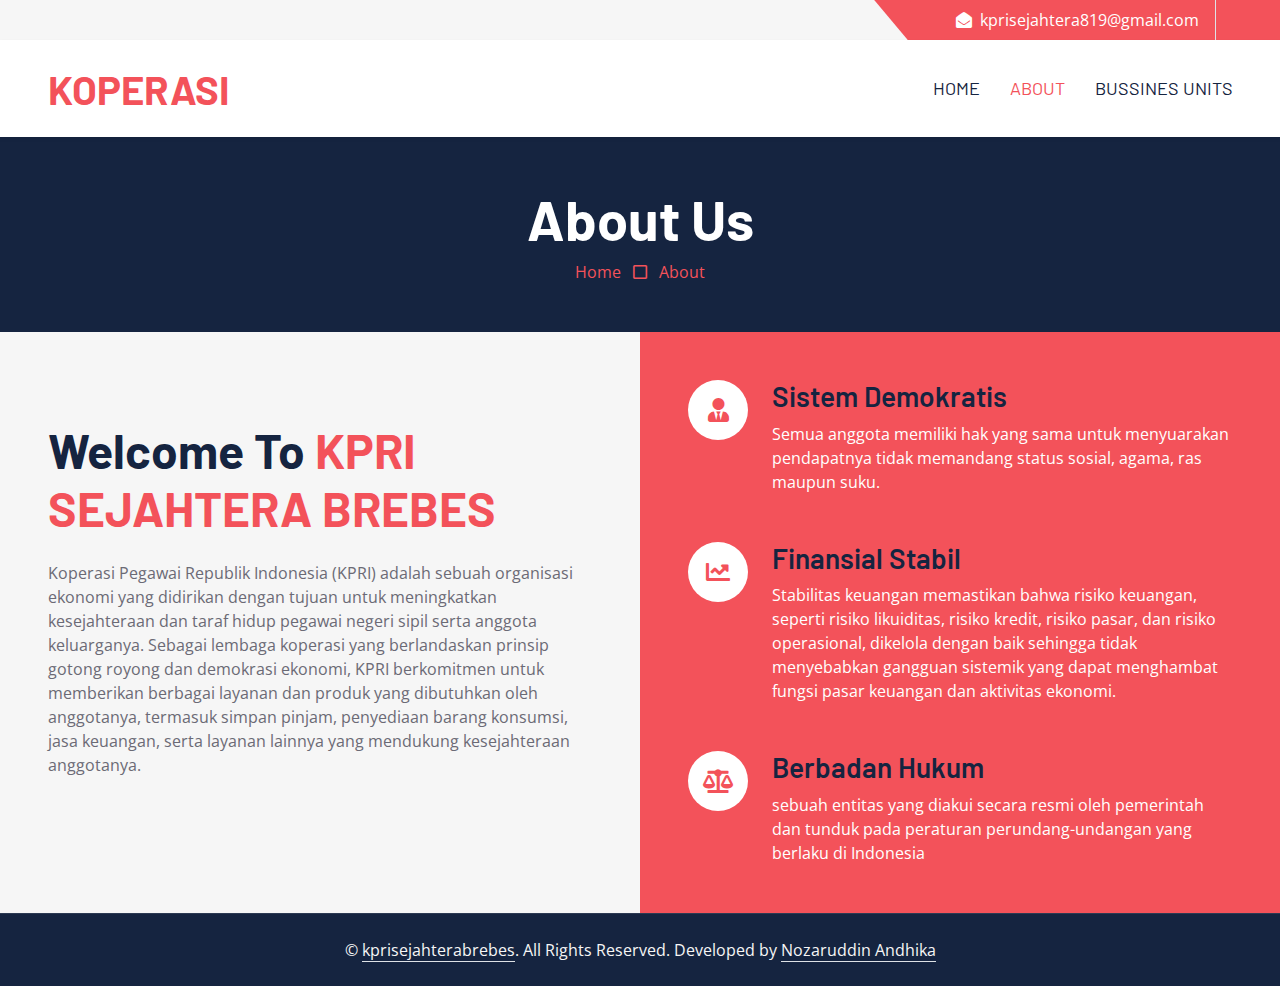
==== about.html @ 935325d2 "initial" ====
<!DOCTYPE html>
<html lang="en">

<head>
    <meta charset="utf-8">
    <title>KPRI SEJAHTERA BREBES</title>
    <meta content="width=device-width, initial-scale=1.0" name="viewport">
    <meta content="Free HTML Templates" name="keywords">
    <meta content="Free HTML Templates" name="description">

    <!-- Favicon -->
    <link href="img/favicon.ico" rel="icon">

    <!-- Google Web Fonts -->
    <link rel="preconnect" href="https://fonts.googleapis.com">
    <link rel="preconnect" href="https://fonts.gstatic.com" crossorigin>
    <link href="https://fonts.googleapis.com/css2?family=Barlow:wght@500;600;700&family=Open+Sans:wght@400;600&display=swap" rel="stylesheet"> 

    <!-- Icon Font Stylesheet -->
    <link href="https://cdnjs.cloudflare.com/ajax/libs/font-awesome/5.10.0/css/all.min.css" rel="stylesheet">
    <link href="https://cdn.jsdelivr.net/npm/bootstrap-icons@1.4.1/font/bootstrap-icons.css" rel="stylesheet">

    <!-- Libraries Stylesheet -->
    <link href="lib/owlcarousel/assets/owl.carousel.min.css" rel="stylesheet">

    <!-- Customized Bootstrap Stylesheet -->
    <link href="css/bootstrap.min.css" rel="stylesheet">

    <!-- Template Stylesheet -->
    <link href="css/style.css" rel="stylesheet">
</head>

<div>
    <!-- Topbar Start -->
    <div class="container-fluid bg-secondary ps-5 pe-0 d-none d-lg-block">
        <div class="row gx-0">
            <div class="col-md-6 text-center text-lg-start mb-2 mb-lg-0">
                
            </div>
            <div class="col-md-6 text-center text-lg-end">
                <div class="position-relative d-inline-flex align-items-center bg-primary text-white top-shape px-5">
                    <div class="me-3 pe-3 border-end py-2">
                        <p class="m-0"><i class="fa fa-envelope-open me-2"></i>kprisejahtera819@gmail.com</p>
                    </div>
                    <div class="py-2">
      
                    </div>
                </div>
            </div>
        </div>
    </div>
    <!-- Topbar End -->


    <!-- Navbar Start -->
    <nav class="navbar navbar-expand-lg bg-white navbar-light shadow-sm px-5 py-3 py-lg-0">
        <a href="index.html" class="navbar-brand p-0">
            <h1 class="m-0 text-uppercase text-primary"></i>KOPERASI</h1>
        </a>
        <button class="navbar-toggler" type="button" data-bs-toggle="collapse" data-bs-target="#navbarCollapse">
            <span class="navbar-toggler-icon"></span>
        </button>
        <div class="collapse navbar-collapse" id="navbarCollapse">
            <div class="navbar-nav ms-auto py-0 me-n3">
                <a href="index.html" class="nav-item nav-link">Home</a>
                <a href="about.html" class="nav-item nav-link active">About</a>
                <a href="service.html" class="nav-item nav-link">Bussines Units</a>
                
        </div>
    </nav>
    <!-- Navbar End -->


    <!-- Page Header Start -->
    <div class="container-fluid bg-dark p-5">
        <div class="row">
            <div class="col-12 text-center">
                <h1 class="display-4 text-white">About Us</h1>
                <a href="">Home</a>
                <i class="far fa-square text-primary px-2"></i>
                <a href="">About</a>
            </div>
        </div>
    </div>
    <!-- Page Header End -->


    <!-- About Start -->
    <div class="container-fluid bg-secondary p-0">
        <div class="row g-0">
            <div class="col-lg-6 py-6 px-5">
                <h1 class="display-5 mb-4">Welcome To <span class="text-primary">KPRI SEJAHTERA BREBES</span></h1>
                
                <p class="mb-4">Koperasi Pegawai Republik Indonesia (KPRI) adalah sebuah organisasi ekonomi yang didirikan dengan tujuan untuk meningkatkan kesejahteraan dan taraf hidup pegawai negeri sipil serta anggota keluarganya. Sebagai lembaga koperasi yang berlandaskan prinsip gotong royong dan demokrasi ekonomi, KPRI berkomitmen untuk memberikan berbagai layanan dan produk yang dibutuhkan oleh anggotanya, termasuk simpan pinjam, penyediaan barang konsumsi, jasa keuangan, serta layanan lainnya yang mendukung kesejahteraan anggotanya.</p>
                
            </div>
            <div class="col-lg-6">
                <div class="h-100 d-flex flex-column justify-content-center bg-primary p-5">
                    <div class="d-flex text-white mb-5">
                        <div class="d-flex flex-shrink-0 align-items-center justify-content-center bg-white text-primary rounded-circle mx-auto mb-4" style="width: 60px; height: 60px;">
                            <i class="fa fa-user-tie fs-4"></i>
                        </div>
                        <div class="ps-4">
                            <h3>Sistem Demokratis</h3>
                            <p class="mb-0">Semua anggota memiliki hak yang sama untuk menyuarakan pendapatnya tidak memandang status sosial, agama, ras maupun suku.</p>
                        </div>
                    </div>
                    <div class="d-flex text-white mb-5">
                        <div class="d-flex flex-shrink-0 align-items-center justify-content-center bg-white text-primary rounded-circle mx-auto mb-4" style="width: 60px; height: 60px;">
                            <i class="fa fa-chart-line fs-4"></i>
                        </div>
                        <div class="ps-4">
                            <h3>Finansial Stabil</h3>
                            <p class="mb-0">Stabilitas keuangan memastikan bahwa risiko keuangan, seperti risiko likuiditas, risiko kredit, risiko pasar, dan risiko operasional, dikelola dengan baik sehingga tidak menyebabkan gangguan sistemik yang dapat menghambat fungsi pasar keuangan dan aktivitas ekonomi.</p>
                        </div>
                    </div>
                    <div class="d-flex text-white">
                        <div class="d-flex flex-shrink-0 align-items-center justify-content-center bg-white text-primary rounded-circle mx-auto mb-4" style="width: 60px; height: 60px;">
                            <i class="fa fa-balance-scale fs-4"></i>
                        </div>
                        <div class="ps-4">
                            <h3>Berbadan Hukum</h3>
                            <p class="mb-0">sebuah entitas yang diakui secara resmi oleh pemerintah dan tunduk pada peraturan perundang-undangan yang berlaku di Indonesia</p>
                        </div>
                    </div>
                </div>
            </div>
        </div>
    </div>
    <!-- About End -->


    <div class="container-fluid bg-dark text-secondary text-center border-top py-4 px-5" style="border-color: rgba(256, 256, 256, .1) !important;">
        <p class="m-0">&copy; <a class="text-secondary border-bottom" href="#">kprisejahterabrebes</a>. All Rights Reserved. Developed by <a class="text-secondary border-bottom">Nozaruddin Andhika</a></p>
    </div>
    <!-- Footer End -->


    <!-- Back to Top -->
    <a href="#" class="btn btn-lg btn-primary btn-lg-square rounded-circle back-to-top"><i class="bi bi-arrow-up"></i></a>


    <!-- JavaScript Libraries -->
    <script src="https://code.jquery.com/jquery-3.4.1.min.js"></script>
    <script src="https://cdn.jsdelivr.net/npm/bootstrap@5.0.0/dist/js/bootstrap.bundle.min.js"></script>
    <script src="lib/easing/easing.min.js"></script>
    <script src="lib/waypoints/waypoints.min.js"></script>
    <script src="lib/owlcarousel/owl.carousel.min.js"></script>

    <!-- Template Javascript -->
    <script src="js/main.js"></script>
</body>

</html>
---- css/style.css ----
/********** Template CSS **********/
:root {
    --primary: #F3525A;
    --secondary: #F6F6F6;
    --light: #FFFFFF;
    --dark: #152440;
}

h1,
h2,
.font-weight-bold {
    font-weight: 700 !important;
}

h3,
h4,
.font-weight-semi-bold {
    font-weight: 600 !important;
}

h5,
h6,
.font-weight-medium {
    font-weight: 500 !important;
}

.pt-6 {
    padding-top: 90px;
}

.pb-6 {
    padding-bottom: 90px;
}

.py-6 {
    padding-top: 90px;
    padding-bottom: 90px;
}

.btn {
    font-family: 'Barlow', sans-serif;
    font-weight: 600;
    transition: .5s;
}

.btn-primary {
    color: #FFFFFF;
}

.btn-square {
    width: 36px;
    height: 36px;
}

.btn-sm-square {
    width: 28px;
    height: 28px;
}

.btn-lg-square {
    width: 46px;
    height: 46px;
}

.btn-square,
.btn-sm-square,
.btn-lg-square {
    padding-left: 0;
    padding-right: 0;
    text-align: center;
}

.back-to-top {
    position: fixed;
    display: none;
    right: 45px;
    bottom: 45px;
    z-index: 99;
}

.top-shape::before {
    position: absolute;
    content: "";
    width: 35px;
    height: 100%;
    top: 0;
    left: -17px;
    background: var(--primary);
    transform: skew(40deg);
}

.navbar-light .navbar-nav .nav-link {
    font-family: 'Barlow', sans-serif;
    padding: 35px 15px;
    font-size: 18px;
    text-transform: uppercase;
    color: var(--dark);
    outline: none;
    transition: .5s;
}

.sticky-top.navbar-light .navbar-nav .nav-link {
    padding: 20px 15px;
}

.navbar-light .navbar-nav .nav-link:hover,
.navbar-light .navbar-nav .nav-link.active {
    color: var(--primary);
}

@media (max-width: 991.98px) {
    .navbar-light .navbar-nav .nav-link  {
        padding: 10px 0;
    }
}

.carousel-caption {
    top: 0;
    left: 0;
    right: 0;
    bottom: 0;
    background: rgba(21, 36, 64, .7);
    z-index: 1;
}

@media (max-width: 576px) {
    .carousel-caption h5 {
        font-size: 14px;
        font-weight: 500 !important;
    }

    .carousel-caption h1 {
        font-size: 30px;
        font-weight: 600 !important;
    }
}

.carousel-control-prev,
.carousel-control-next {
    width: 10%;
}

.carousel-control-prev-icon,
.carousel-control-next-icon {
    width: 3rem;
    height: 3rem;
}

.service-item {
    position: relative;
    overflow: hidden;
    height: 350px;
    display: flex;
    flex-direction: column;
    align-items: center;
    justify-content: center;
    transition: .3s;
}

.service-item::after {
    position: absolute;
    content: "";
    width: 100%;
    height: 50px;
    bottom: -50px;
    left: 0;
    background: var(--light);
    border-radius: 100% 100% 0 0;
    box-shadow: 0px -10px 5px #EEEEEE;
    transition: .5s;
}

.service-item:hover::after {
    bottom: -25px;
}

.service-item p {
    transition: .3s;
}

.service-item:hover p {
    margin-bottom: 25px !important;
}

.team-item img {
    transform: scale(1.15);
    margin-left: -30px;
    transition: .5s;
}

.team-item:hover img {
    margin-left: 0;
}

.team-item .team-text {
    left: -100%;
    transition: .5s;
}

.team-item .team-text::after {
    position: absolute;
    content: "";
    width: 0;
    height: 0;
    top: 50%;
    right: -60px;
    margin-top: -30px;
    border: 30px solid;
    border-color: transparent transparent transparent var(--primary);
}

.team-item:hover .team-text {
    left: 0;
}

.testimonial-carousel .owl-nav {
    margin-top: 30px;
    display: flex;
    justify-content: start;
}

.testimonial-carousel .owl-nav .owl-prev,
.testimonial-carousel .owl-nav .owl-next{
    position: relative;
    margin: 0 5px;
    width: 45px;
    height: 45px;
    display: flex;
    align-items: center;
    justify-content: center;
    color: #FFFFFF;
    background: var(--primary);
    font-size: 22px;
    border-radius: 45px;
    transition: .5s;
}

.testimonial-carousel .owl-nav .owl-prev:hover,
.testimonial-carousel .owl-nav .owl-next:hover {
    color: var(--dark);
}

.testimonial-carousel .owl-item img {
    width: 90px;
    height: 90px;
}

.blog-item img {
    transition: .5s;
}

.blog-item:hover img {
    transform: scale(1.1);
}
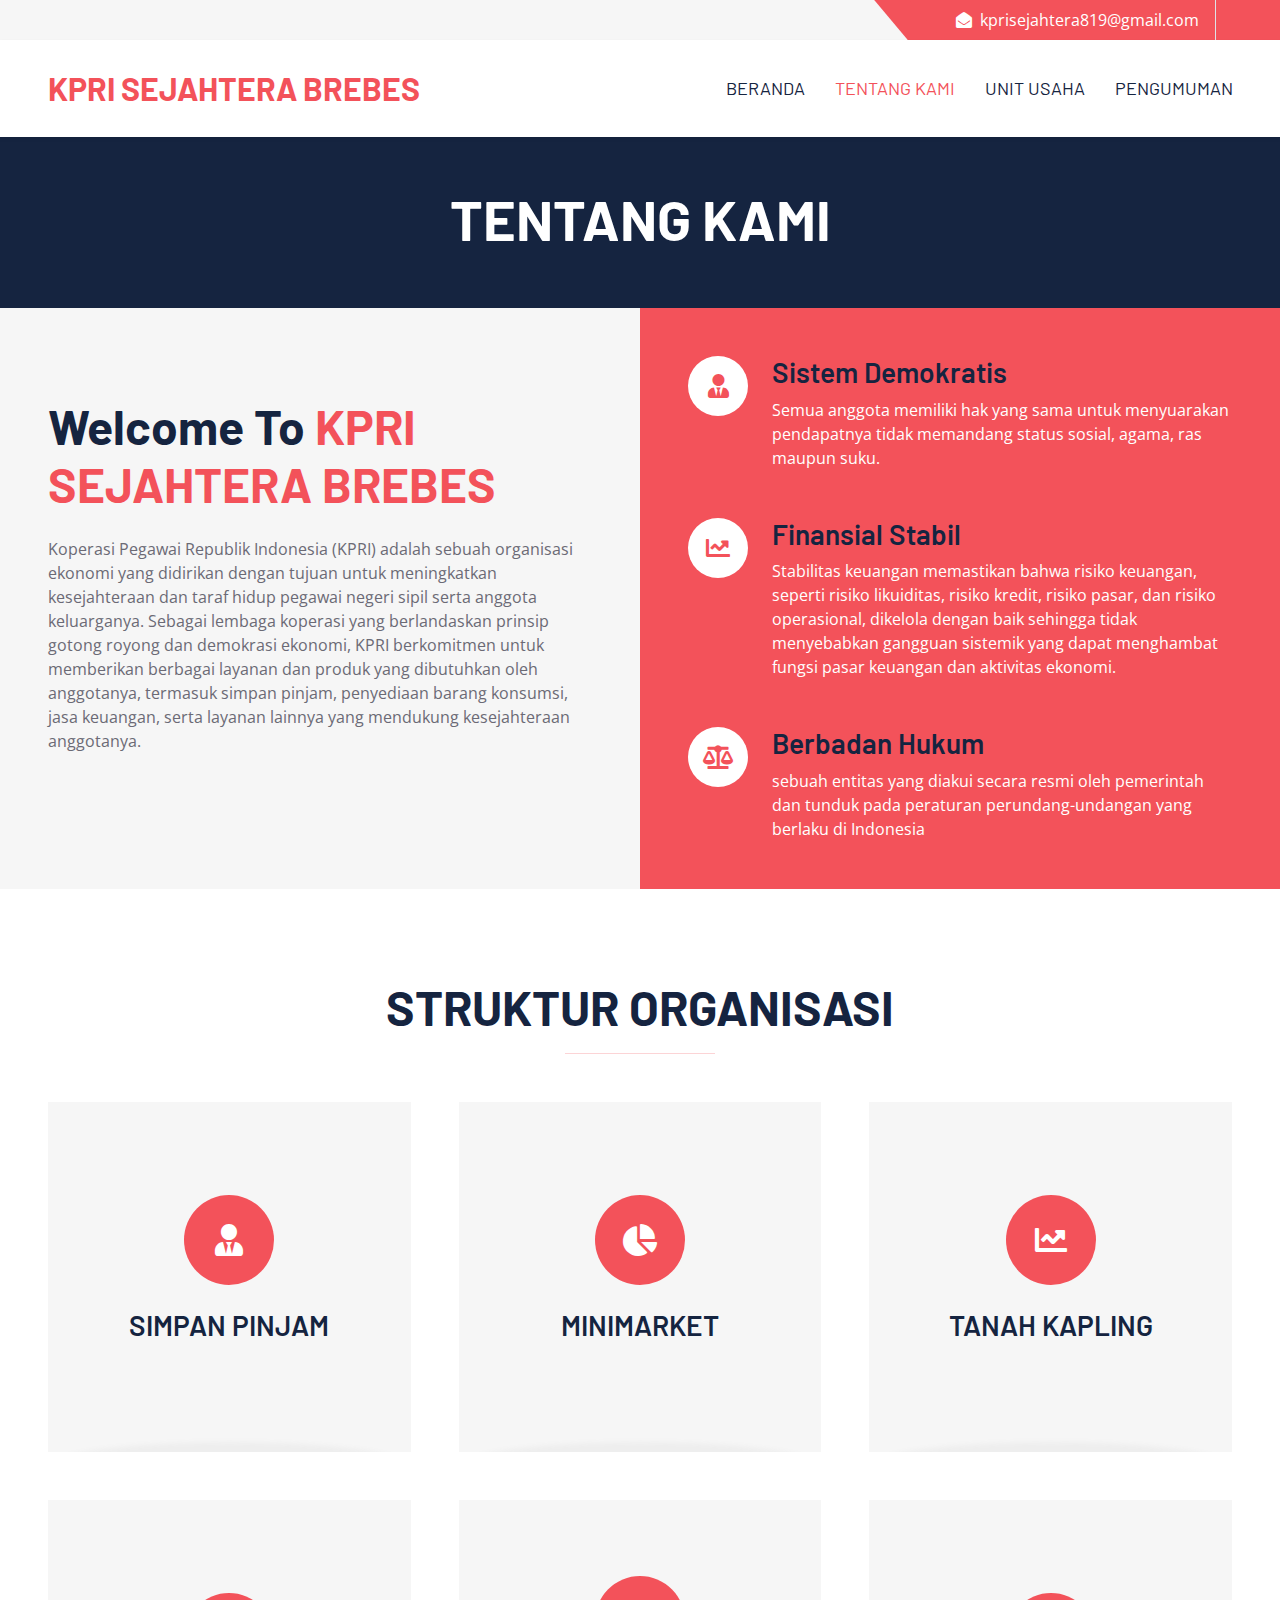
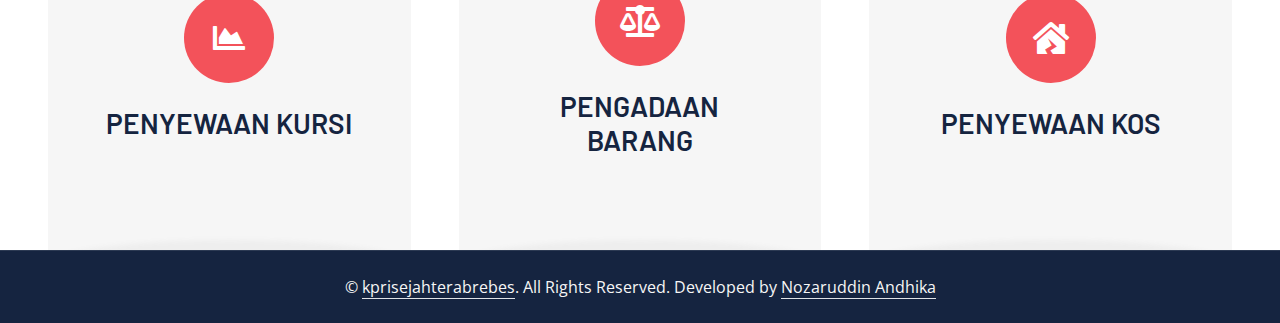
==== commit d63d7414: "ubah" ====
--- a/about.html
+++ b/about.html
@@ -55,17 +55,17 @@
     <!-- Navbar Start -->
     <nav class="navbar navbar-expand-lg bg-white navbar-light shadow-sm px-5 py-3 py-lg-0">
         <a href="index.html" class="navbar-brand p-0">
-            <h1 class="m-0 text-uppercase text-primary"></i>KOPERASI</h1>
+            <h1 class="m-0 text-uppercase text-primary"></i>KPRI SEJAHTERA BREBES</h1>
         </a>
         <button class="navbar-toggler" type="button" data-bs-toggle="collapse" data-bs-target="#navbarCollapse">
             <span class="navbar-toggler-icon"></span>
         </button>
         <div class="collapse navbar-collapse" id="navbarCollapse">
             <div class="navbar-nav ms-auto py-0 me-n3">
-                <a href="index.html" class="nav-item nav-link">Home</a>
-                <a href="about.html" class="nav-item nav-link active">About</a>
-                <a href="service.html" class="nav-item nav-link">Bussines Units</a>
-                
+                <a href="index.html" class="nav-item nav-link">BERANDA</a>
+                <a href="about.html" class="nav-item nav-link active">TENTANG KAMI</a>
+                <a href="service.html" class="nav-item nav-link">UNIT USAHA</a>
+                <a href="" class="nav-item nav-link">PENGUMUMAN</a>
         </div>
     </nav>
     <!-- Navbar End -->
@@ -75,10 +75,8 @@
     <div class="container-fluid bg-dark p-5">
         <div class="row">
             <div class="col-12 text-center">
-                <h1 class="display-4 text-white">About Us</h1>
-                <a href="">Home</a>
-                <i class="far fa-square text-primary px-2"></i>
-                <a href="">About</a>
+                <h1 class="display-4 text-white">TENTANG KAMI</h1>
+                
             </div>
         </div>
     </div>
@@ -127,6 +125,68 @@
             </div>
         </div>
     </div>
+    <div class="container-fluid pt-6 px-5">
+        <div class="text-center mx-auto mb-5" style="max-width: 600px;">
+            <h1 class="display-5 mb-0">STRUKTUR ORGANISASI</h1>
+            <hr class="w-25 mx-auto bg-primary">
+        </div>
+        <div class="row g-5">
+            <div class="col-lg-4 col-md-6">
+                <div class="service-item bg-secondary text-center px-5">
+                    <div class="d-flex align-items-center justify-content-center bg-primary text-white rounded-circle mx-auto mb-4" style="width: 90px; height: 90px;">
+                        <i class="fa fa-user-tie fa-2x"></i>
+                    </div>
+                    <h3 class="mb-3">SIMPAN PINJAM</h3>
+                    
+                </div>
+            </div>
+            <div class="col-lg-4 col-md-6">
+                <div class="service-item bg-secondary text-center px-5">
+                    <div class="d-flex align-items-center justify-content-center bg-primary text-white rounded-circle mx-auto mb-4" style="width: 90px; height: 90px;">
+                        <i class="fa fa-chart-pie fa-2x"></i>
+                    </div>
+                    <h3 class="mb-3">MINIMARKET</h3>
+                    
+                </div>
+            </div>
+            <div class="col-lg-4 col-md-6">
+                <div class="service-item bg-secondary text-center px-5">
+                    <div class="d-flex align-items-center justify-content-center bg-primary text-white rounded-circle mx-auto mb-4" style="width: 90px; height: 90px;">
+                        <i class="fa fa-chart-line fa-2x"></i>
+                    </div>
+                    <h3 class="mb-3">TANAH KAPLING</h3>
+                    
+                </div>
+            </div>
+            <div class="col-lg-4 col-md-6">
+                <div class="service-item bg-secondary text-center px-5">
+                    <div class="d-flex align-items-center justify-content-center bg-primary text-white rounded-circle mx-auto mb-4" style="width: 90px; height: 90px;">
+                        <i class="fa fa-chart-area fa-2x"></i>
+                    </div>
+                    <h3 class="mb-3">PENYEWAAN KURSI</h3>
+                    
+                </div>
+            </div>
+            <div class="col-lg-4 col-md-6">
+                <div class="service-item bg-secondary text-center px-5">
+                    <div class="d-flex align-items-center justify-content-center bg-primary text-white rounded-circle mx-auto mb-4" style="width: 90px; height: 90px;">
+                        <i class="fa fa-balance-scale fa-2x"></i>
+                    </div>
+                    <h3 class="mb-3">PENGADAAN BARANG</h3>
+                   
+                </div>
+            </div>
+            <div class="col-lg-4 col-md-6">
+                <div class="service-item bg-secondary text-center px-5">
+                    <div class="d-flex align-items-center justify-content-center bg-primary text-white rounded-circle mx-auto mb-4" style="width: 90px; height: 90px;">
+                        <i class="fa fa-house-damage fa-2x"></i>
+                    </div>
+                    <h3 class="mb-3">PENYEWAAN KOS</h3>
+                    
+                </div>
+            </div>
+        </div>
+    </div>
     <!-- About End -->
 
 
@@ -138,6 +198,10 @@
 
     <!-- Back to Top -->
     <a href="#" class="btn btn-lg btn-primary btn-lg-square rounded-circle back-to-top"><i class="bi bi-arrow-up"></i></a>
+
+
+
+    
 
 
     <!-- JavaScript Libraries -->
--- a/css/style.css
+++ b/css/style.css
@@ -251,4 +251,19 @@
 
 .blog-item:hover img {
     transform: scale(1.1);
-}+}
+.m-0.text-uppercase.text-primary {
+    font-size: 18px;
+}
+
+@media (min-width: 600px) {
+    .m-0.text-uppercase.text-primary {
+        font-size: 24px;
+    }
+}
+
+@media (min-width: 1200px) {
+    .m-0.text-uppercase.text-primary {
+        font-size: 32px;
+    }
+}
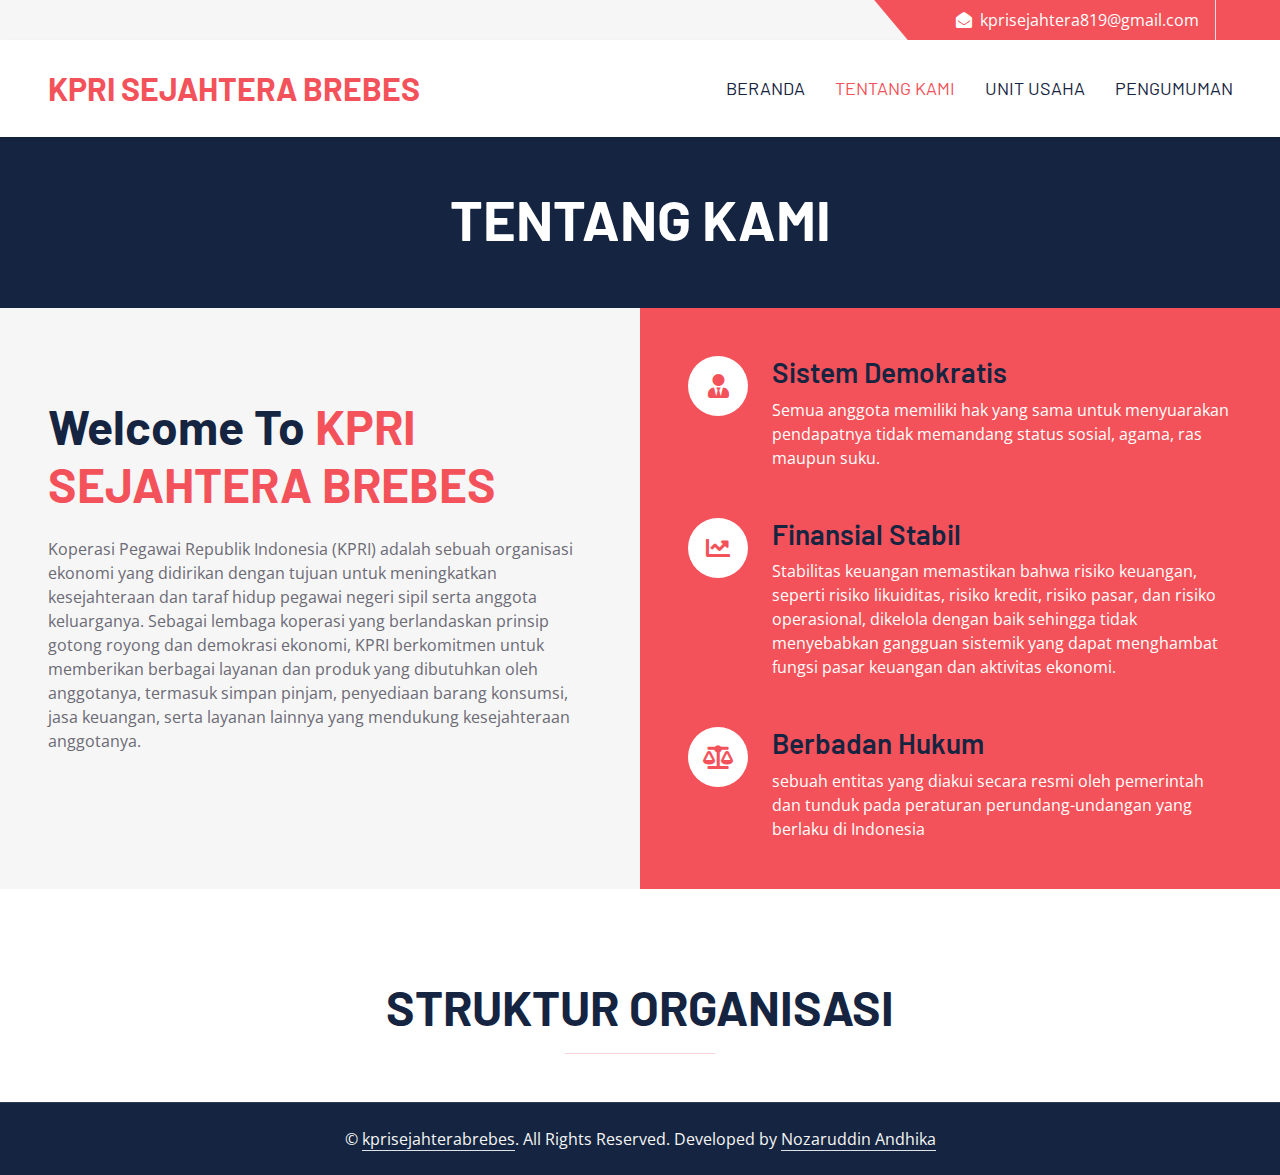
==== commit 08be34af: "gambar ganti" ====
--- a/about.html
+++ b/about.html
@@ -130,7 +130,7 @@
             <h1 class="display-5 mb-0">STRUKTUR ORGANISASI</h1>
             <hr class="w-25 mx-auto bg-primary">
         </div>
-        <div class="row g-5">
+        <!-- <div class="row g-5">
             <div class="col-lg-4 col-md-6">
                 <div class="service-item bg-secondary text-center px-5">
                     <div class="d-flex align-items-center justify-content-center bg-primary text-white rounded-circle mx-auto mb-4" style="width: 90px; height: 90px;">
@@ -184,7 +184,7 @@
                     <h3 class="mb-3">PENYEWAAN KOS</h3>
                     
                 </div>
-            </div>
+            </div> -->
         </div>
     </div>
     <!-- About End -->
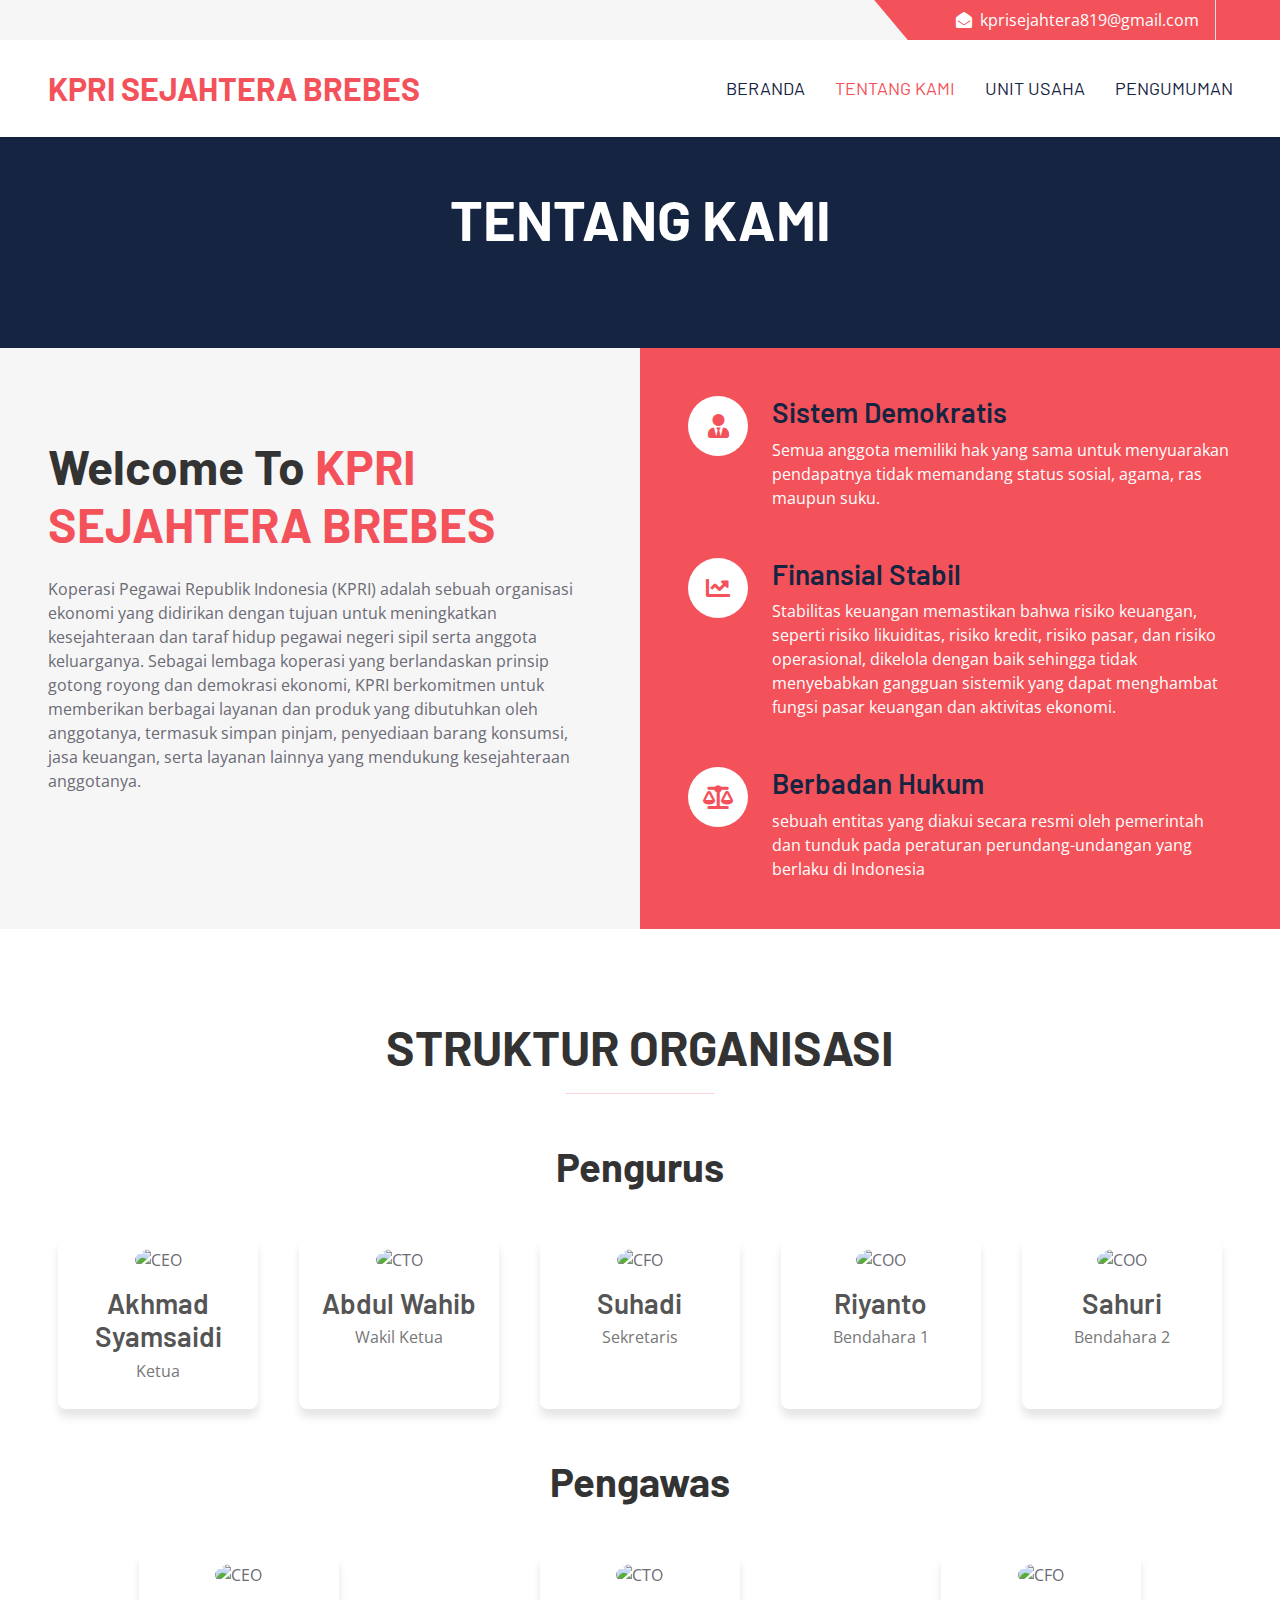
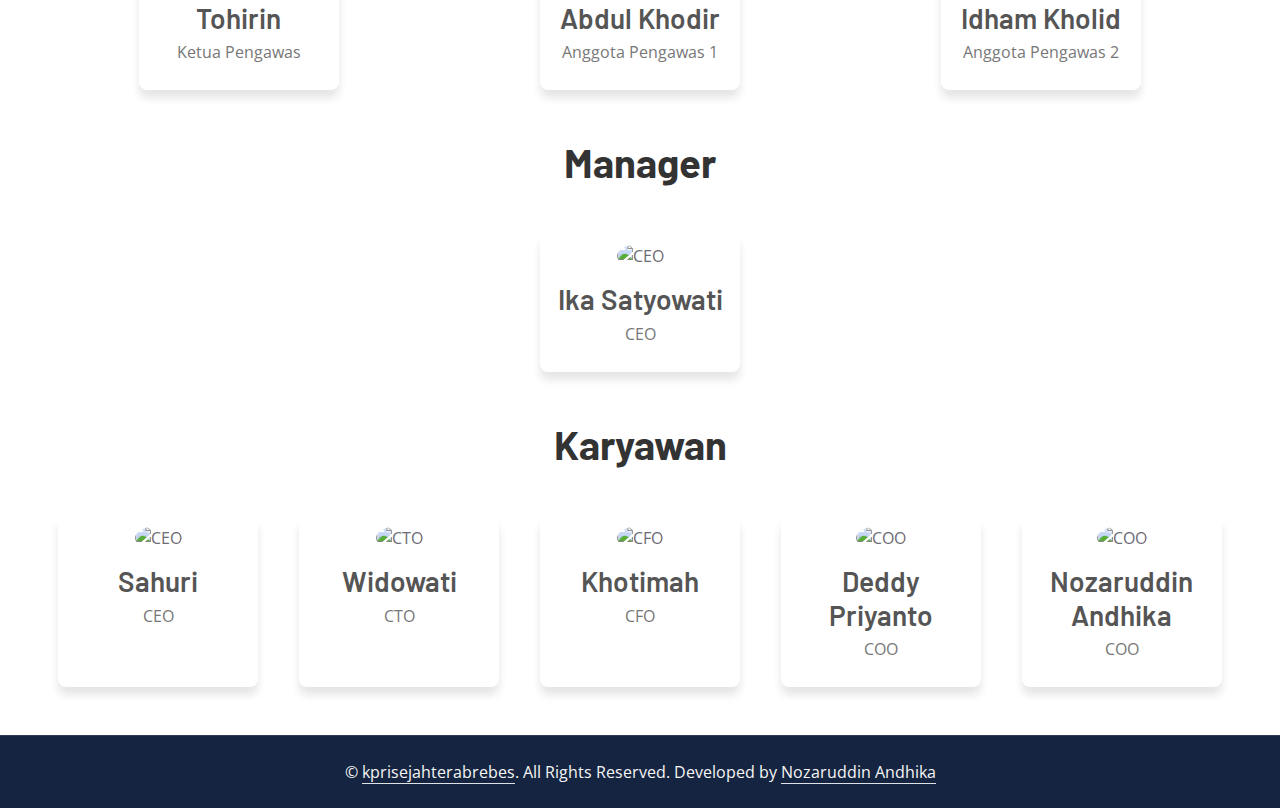
==== commit 1f813631: "struktur organisasi" ====
--- a/about.html
+++ b/about.html
@@ -5,8 +5,7 @@
     <meta charset="utf-8">
     <title>KPRI SEJAHTERA BREBES</title>
     <meta content="width=device-width, initial-scale=1.0" name="viewport">
-    <meta content="Free HTML Templates" name="keywords">
-    <meta content="Free HTML Templates" name="description">
+   
 
     <!-- Favicon -->
     <link href="img/favicon.ico" rel="icon">
@@ -130,6 +129,99 @@
             <h1 class="display-5 mb-0">STRUKTUR ORGANISASI</h1>
             <hr class="w-25 mx-auto bg-primary">
         </div>
+        <div class="organization">
+            <h1>Pengurus</h1>
+            <div class="org-container">
+                <div class="member">
+                    <img src="https://via.placeholder.com/150" alt="CEO">
+                    <h3>Akhmad Syamsaidi</h3>
+                    <p>Ketua</p>
+                </div>
+                <div class="member">
+                    <img src="https://via.placeholder.com/150" alt="CTO">
+                    <h3>Abdul Wahib</h3>
+                    <p>Wakil Ketua</p>
+                </div>
+                <div class="member">
+                    <img src="https://via.placeholder.com/150" alt="CFO">
+                    <h3>Suhadi</h3>
+                    <p>Sekretaris</p>
+                </div>
+                <div class="member">
+                    <img src="https://via.placeholder.com/150" alt="COO">
+                    <h3>Riyanto</h3>
+                    <p>Bendahara 1</p>
+                </div>
+                <div class="member">
+                    <img src="https://via.placeholder.com/150" alt="COO">
+                    <h3>Sahuri</h3>
+                    <p>Bendahara 2</p>
+                </div>
+            </div>
+        </div>
+        <div class="organization">
+            <h1>Pengawas</h1>
+            <div class="org-container">
+                <div class="member">
+                    <img src="https://via.placeholder.com/150" alt="CEO">
+                    <h3>Tohirin</h3>
+                    <p>Ketua Pengawas</p>
+                </div>
+                <div class="member">
+                    <img src="https://via.placeholder.com/150" alt="CTO">
+                    <h3>Abdul Khodir</h3>
+                    <p>Anggota Pengawas 1</p>
+                </div>
+                <div class="member">
+                    <img src="https://via.placeholder.com/150" alt="CFO">
+                    <h3>Idham Kholid</h3>
+                    <p>Anggota Pengawas 2</p>
+                </div>
+               
+            </div>
+        </div>
+        <div class="organization">
+            <h1>Manager</h1>
+            <div class="org-container">
+                <div class="member">
+                    <img src="https://via.placeholder.com/150" alt="CEO">
+                    <h3>Ika Satyowati</h3>
+                    <p>CEO</p>
+                </div>
+                
+               
+            </div>
+        </div>
+        <div class="organization">
+            <h1>Karyawan</h1>
+            <div class="org-container">
+                <div class="member">
+                    <img src="https://via.placeholder.com/150" alt="CEO">
+                    <h3>Sahuri</h3>
+                    <p>CEO</p>
+                </div>
+                <div class="member">
+                    <img src="https://via.placeholder.com/150" alt="CTO">
+                    <h3>Widowati</h3>
+                    <p>CTO</p>
+                </div>
+                <div class="member">
+                    <img src="https://via.placeholder.com/150" alt="CFO">
+                    <h3>Khotimah</h3>
+                    <p>CFO</p>
+                </div>
+                <div class="member">
+                    <img src="https://via.placeholder.com/150" alt="COO">
+                    <h3>Deddy Priyanto</h3>
+                    <p>COO</p>
+                </div>
+                <div class="member">
+                    <img src="https://via.placeholder.com/150" alt="COO">
+                    <h3>Nozaruddin Andhika</h3>
+                    <p>COO</p>
+                </div>
+            </div>
+        </div>
         <!-- <div class="row g-5">
             <div class="col-lg-4 col-md-6">
                 <div class="service-item bg-secondary text-center px-5">
--- a/css/style.css
+++ b/css/style.css
@@ -256,6 +256,52 @@
     font-size: 18px;
 }
 
+.organization {
+    text-align: center;
+    margin-bottom: 3rem;
+}
+
+h1 {
+    margin-bottom: 3rem;
+    color: #333;
+}
+
+.org-container {
+    display: flex;
+    justify-content: space-around;
+    flex-wrap: wrap;
+    gap: 20px;
+}
+
+.member {
+    background-color: white;
+    border-radius: 8px;
+    box-shadow: 0 8px 8px rgba(0, 0, 0, 0.1);
+    padding: 10px;
+    width: 200px;
+    transition: transform 0.3s;
+}
+
+.member:hover {
+    transform: translateY(-10px);
+}
+
+.member img {
+    border-radius: 50%;
+    width: 150px;
+    height: 150px;
+    object-fit: cover;
+    margin-bottom: 15px;
+}
+
+.member h3 {
+    color: #555;
+    margin-bottom: 5px;
+}
+
+.member p {
+    color: #777;
+}
 @media (min-width: 600px) {
     .m-0.text-uppercase.text-primary {
         font-size: 24px;
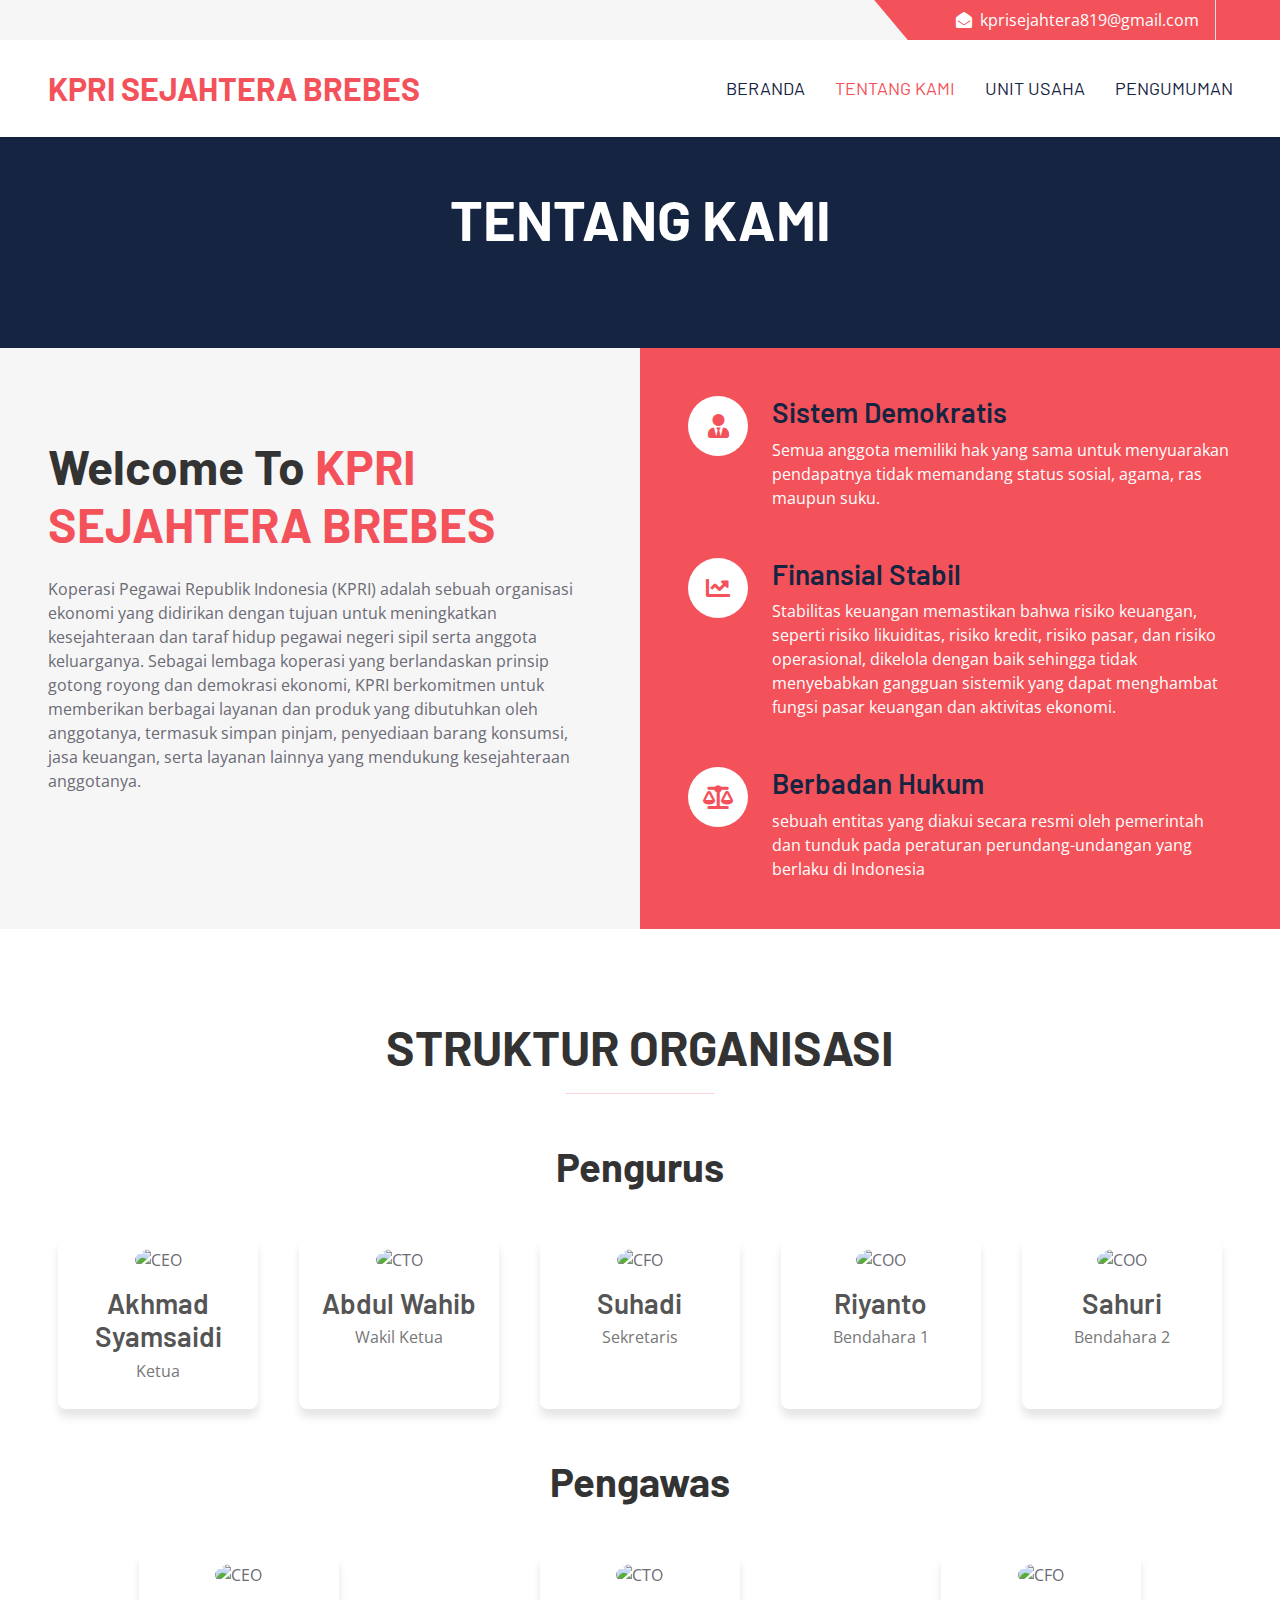
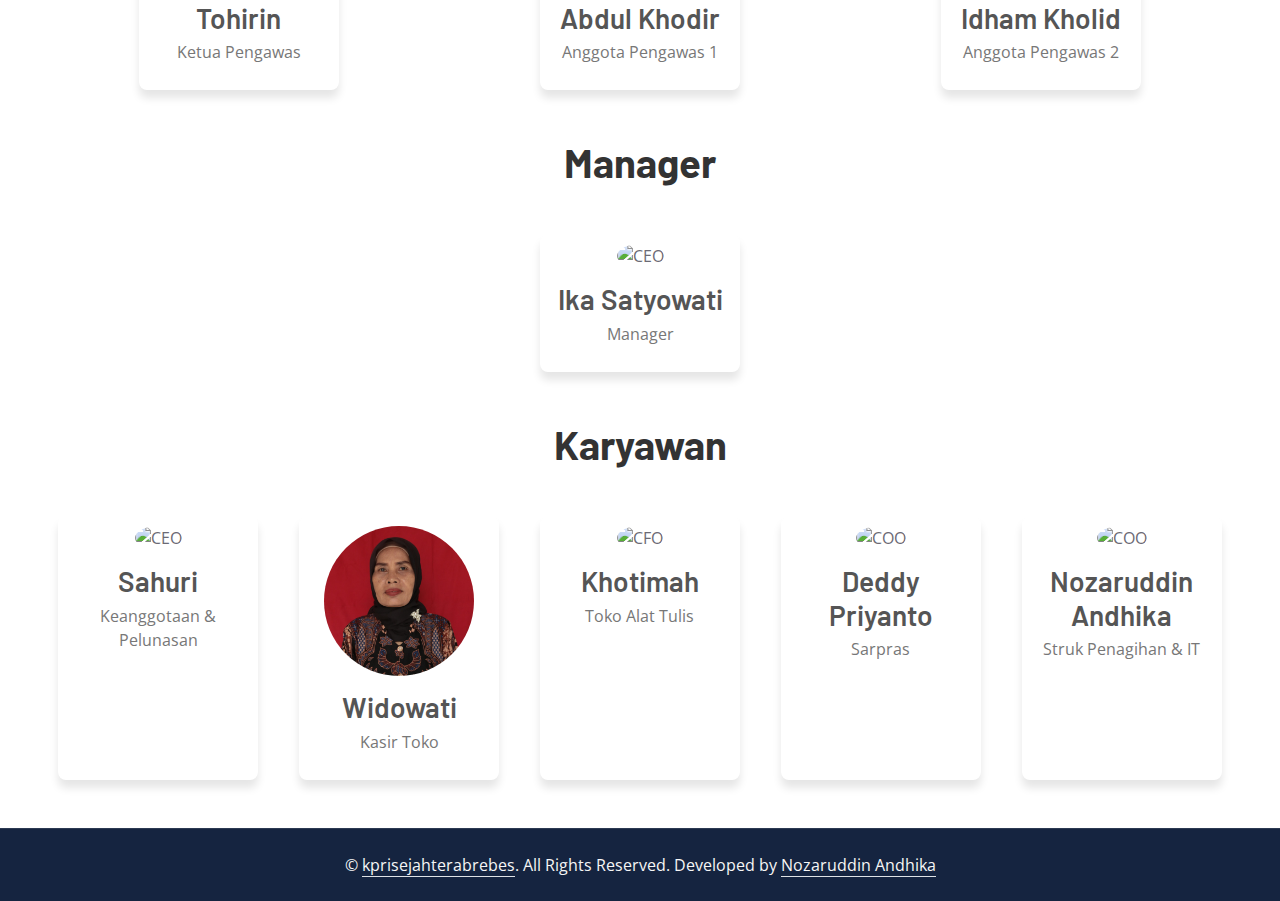
==== commit c0ea2e48: "tambah gmbar" ====
--- a/about.html
+++ b/about.html
@@ -64,7 +64,7 @@
                 <a href="index.html" class="nav-item nav-link">BERANDA</a>
                 <a href="about.html" class="nav-item nav-link active">TENTANG KAMI</a>
                 <a href="service.html" class="nav-item nav-link">UNIT USAHA</a>
-                <a href="" class="nav-item nav-link">PENGUMUMAN</a>
+                <a href="pengumuman.html" class="nav-item nav-link">PENGUMUMAN</a>
         </div>
     </nav>
     <!-- Navbar End -->
@@ -133,17 +133,17 @@
             <h1>Pengurus</h1>
             <div class="org-container">
                 <div class="member">
-                    <img src="https://via.placeholder.com/150" alt="CEO">
+                    <img src="/img/sam.JPG" alt="CEO">
                     <h3>Akhmad Syamsaidi</h3>
                     <p>Ketua</p>
                 </div>
                 <div class="member">
-                    <img src="https://via.placeholder.com/150" alt="CTO">
+                    <img src="/img/wahib.JPG" alt="CTO">
                     <h3>Abdul Wahib</h3>
                     <p>Wakil Ketua</p>
                 </div>
                 <div class="member">
-                    <img src="https://via.placeholder.com/150" alt="CFO">
+                    <img src="/img/suhadi.JPG" alt="CFO">
                     <h3>Suhadi</h3>
                     <p>Sekretaris</p>
                 </div>
@@ -153,7 +153,7 @@
                     <p>Bendahara 1</p>
                 </div>
                 <div class="member">
-                    <img src="https://via.placeholder.com/150" alt="COO">
+                    <img src="/img/sahuri.JPG" alt="COO">
                     <h3>Sahuri</h3>
                     <p>Bendahara 2</p>
                 </div>
@@ -168,12 +168,12 @@
                     <p>Ketua Pengawas</p>
                 </div>
                 <div class="member">
-                    <img src="https://via.placeholder.com/150" alt="CTO">
+                    <img src="/img/kodir.JPG" alt="CTO">
                     <h3>Abdul Khodir</h3>
                     <p>Anggota Pengawas 1</p>
                 </div>
                 <div class="member">
-                    <img src="https://via.placeholder.com/150" alt="CFO">
+                    <img src="/img/idam.JPG" alt="CFO">
                     <h3>Idham Kholid</h3>
                     <p>Anggota Pengawas 2</p>
                 </div>
@@ -184,9 +184,9 @@
             <h1>Manager</h1>
             <div class="org-container">
                 <div class="member">
-                    <img src="https://via.placeholder.com/150" alt="CEO">
+                    <img src="/img/ika.JPG" alt="CEO">
                     <h3>Ika Satyowati</h3>
-                    <p>CEO</p>
+                    <p>Manager</p>
                 </div>
                 
                
@@ -196,29 +196,29 @@
             <h1>Karyawan</h1>
             <div class="org-container">
                 <div class="member">
-                    <img src="https://via.placeholder.com/150" alt="CEO">
+                    <img src="/img/sahuri.JPG" alt="CEO">
                     <h3>Sahuri</h3>
-                    <p>CEO</p>
-                </div>
-                <div class="member">
-                    <img src="https://via.placeholder.com/150" alt="CTO">
+                    <p>Keanggotaan & Pelunasan</p>
+                </div>
+                <div class="member">
+                    <img src="/img/wiwi.JPG" alt="CTO">
                     <h3>Widowati</h3>
-                    <p>CTO</p>
-                </div>
-                <div class="member">
-                    <img src="https://via.placeholder.com/150" alt="CFO">
+                    <p>Kasir Toko</p>
+                </div>
+                <div class="member">
+                    <img src="/img/khot.JPG" alt="CFO">
                     <h3>Khotimah</h3>
-                    <p>CFO</p>
+                    <p>Toko Alat Tulis</p>
                 </div>
                 <div class="member">
                     <img src="https://via.placeholder.com/150" alt="COO">
                     <h3>Deddy Priyanto</h3>
-                    <p>COO</p>
-                </div>
-                <div class="member">
-                    <img src="https://via.placeholder.com/150" alt="COO">
+                    <p>Sarpras</p>
+                </div>
+                <div class="member">
+                    <img src="/img/aing.JPG" alt="COO">
                     <h3>Nozaruddin Andhika</h3>
-                    <p>COO</p>
+                    <p>Struk Penagihan & IT</p>
                 </div>
             </div>
         </div>
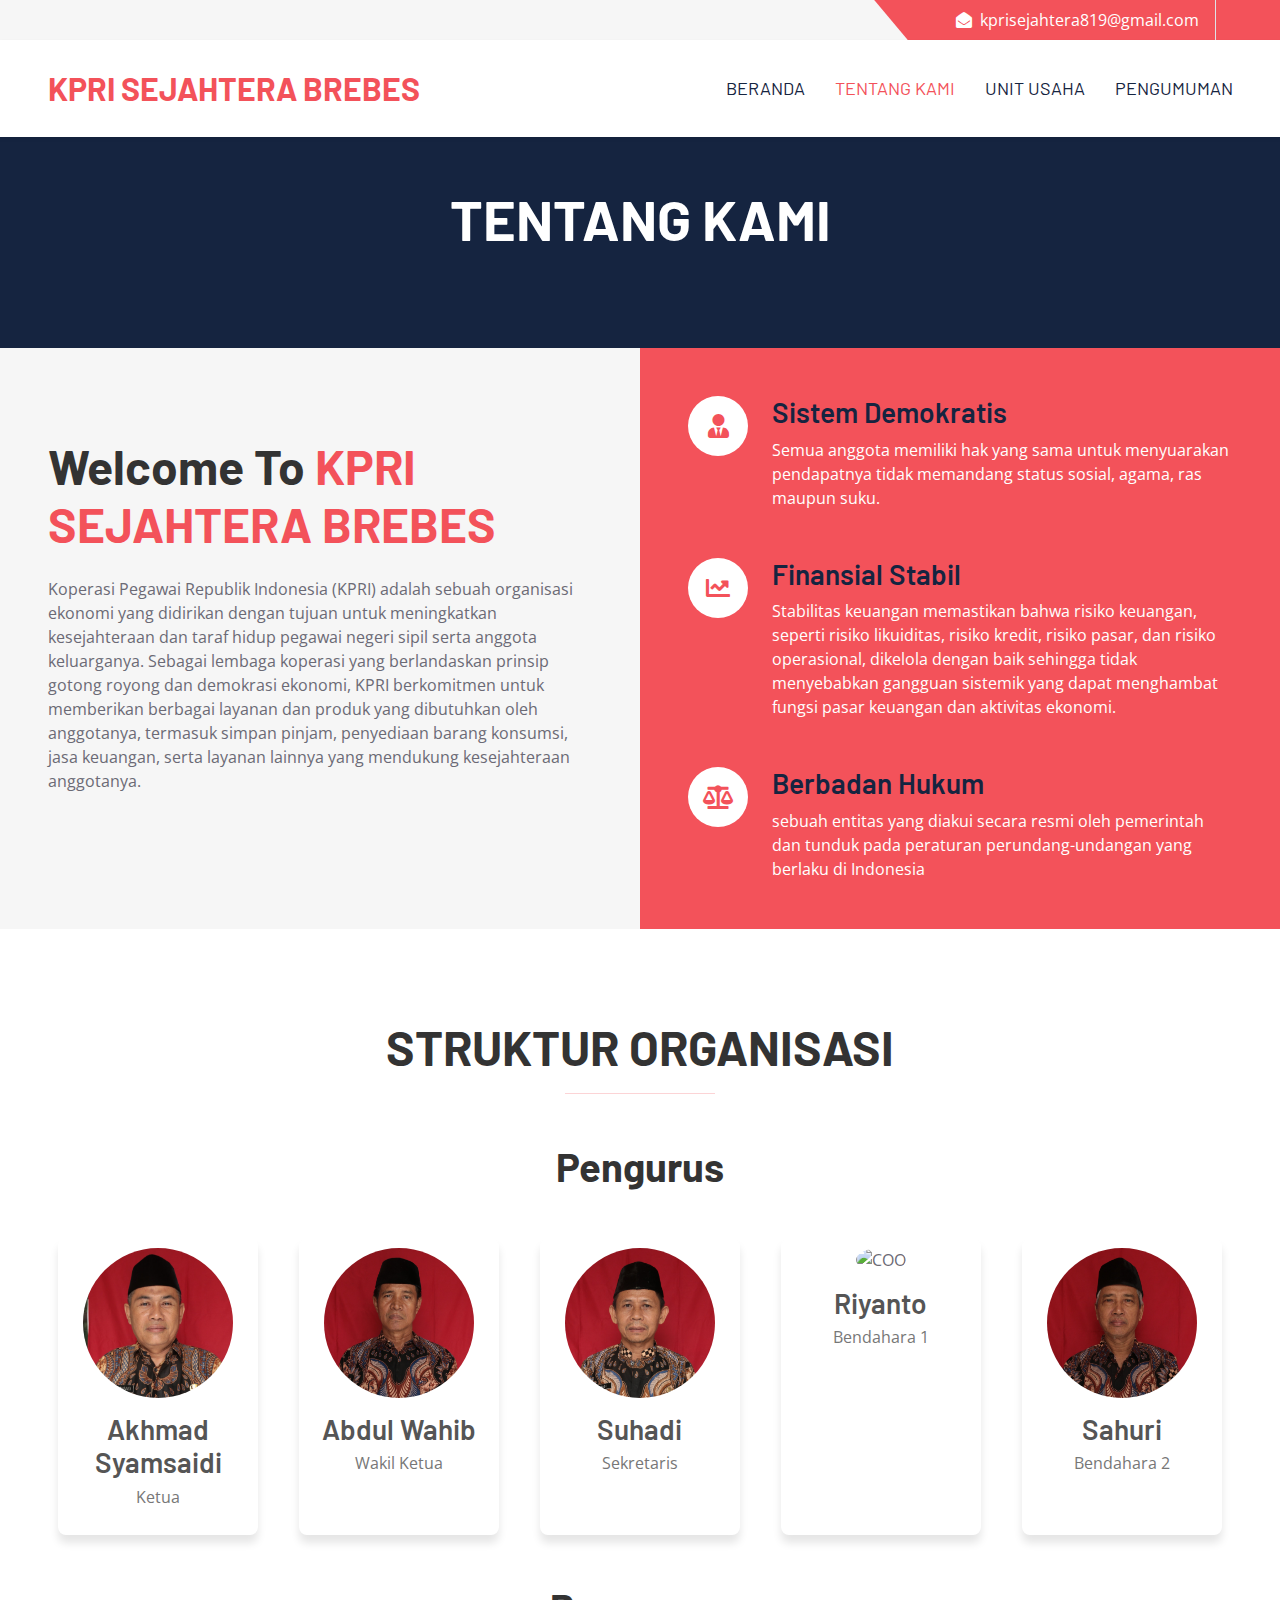
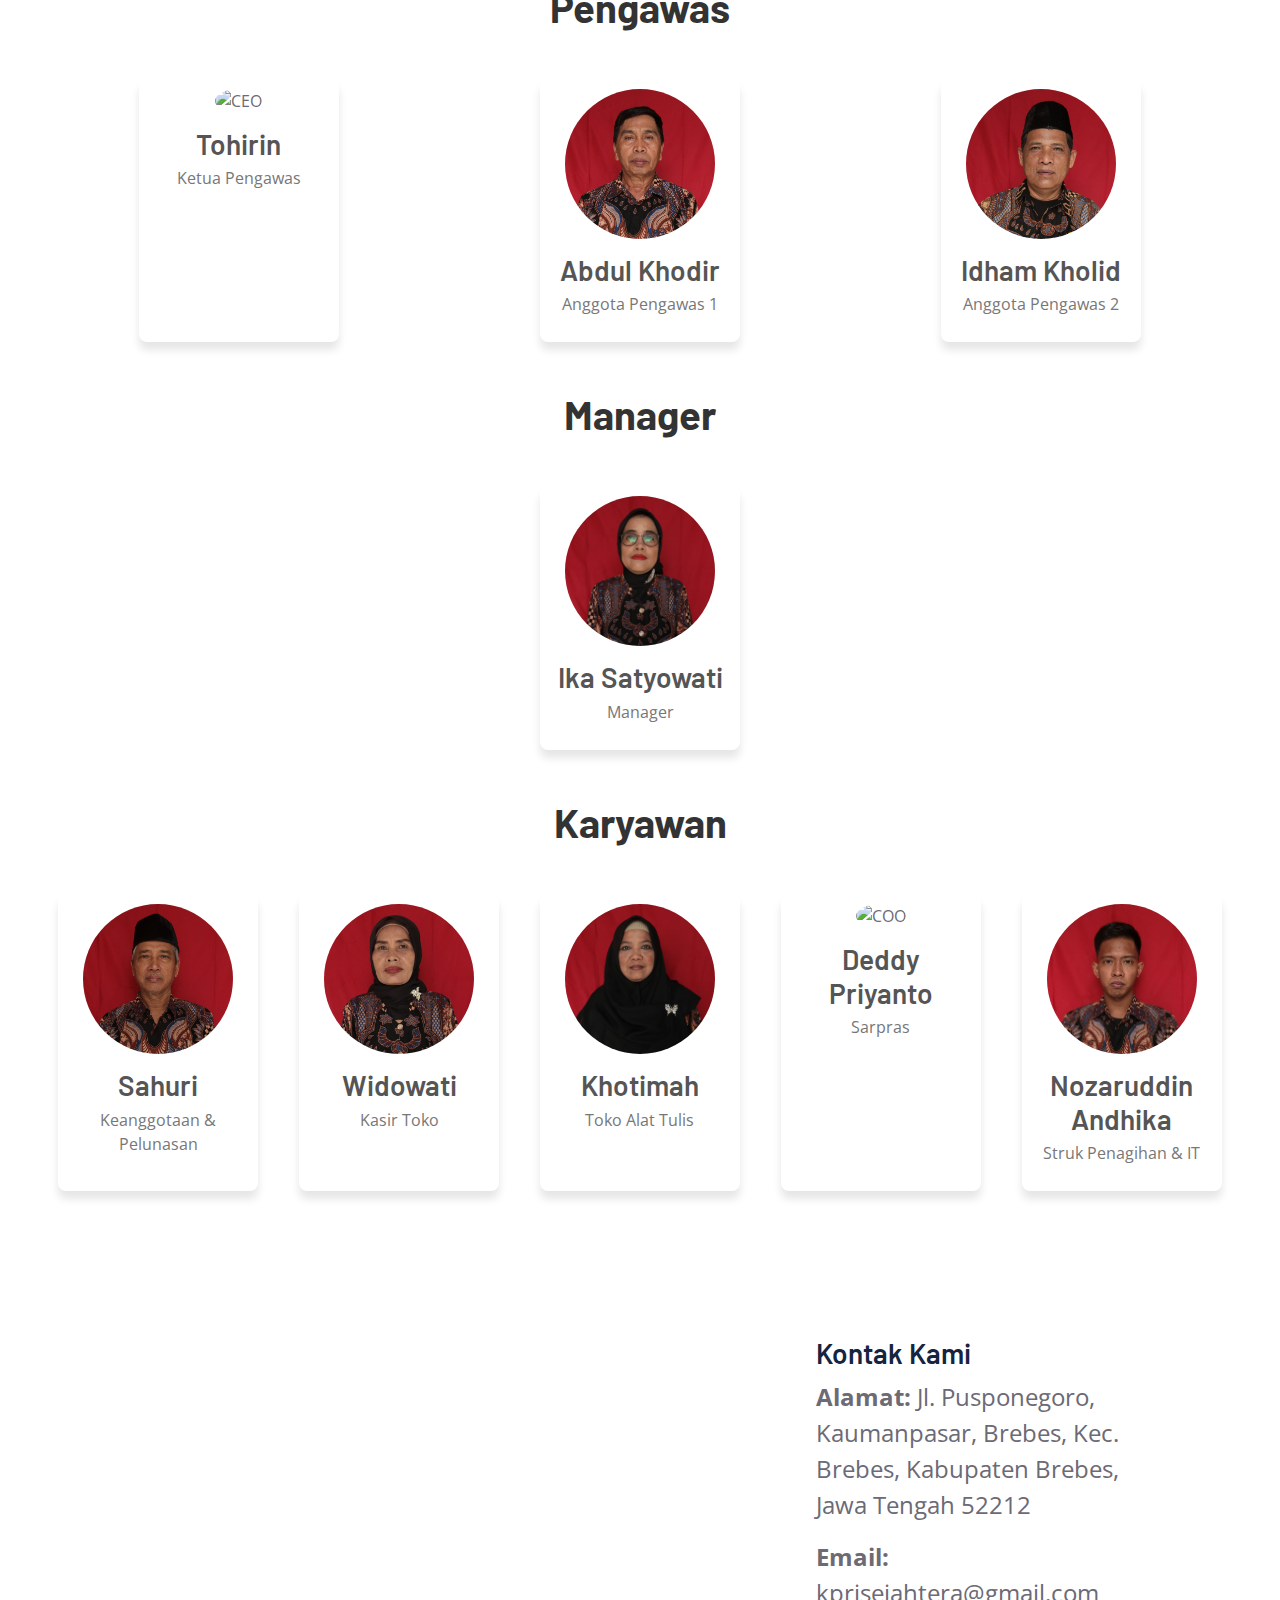
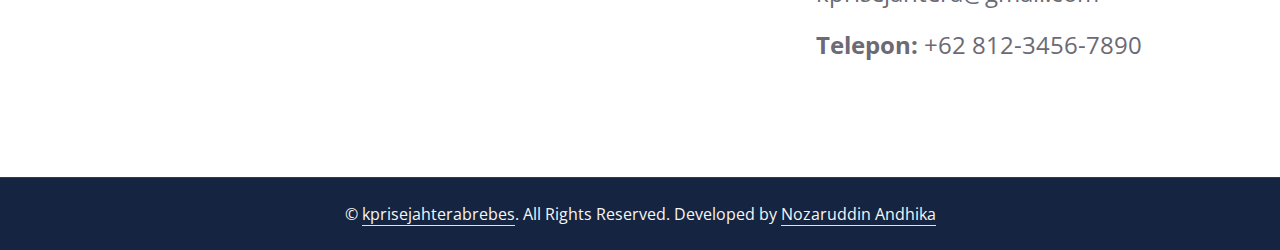
==== commit 795e5ca7: "maps" ====
--- a/about.html
+++ b/about.html
@@ -279,7 +279,22 @@
             </div> -->
         </div>
     </div>
-    <!-- About End -->
+    <div class="container">
+        <div class="map">
+            <iframe src="https://www.google.com/maps/embed?pb=!1m18!1m12!1m3!1d3961.14622298538!2d109.0410733758124!3d-6.873077267250721!2m3!1f0!2f0!3f0!3m2!1i1024!2i768!4f13.1!3m3!1m2!1s0x2e6fba804164f455%3A0x7d18e701c54ffd3b!2skpri%20sejahtera%20brebes!5e0!3m2!1sid!2sid!4v1726404016877!5m2!1sid!2sid" 
+                    width="100%" height="100%" style="border:0;" allowfullscreen="" loading="lazy" referrerpolicy="no-referrer-when-downgrade">
+            </iframe>
+        </div>
+        <div class="contact-info">
+            <h3>Kontak Kami</h3>
+            <p><strong>Alamat:</strong> Jl. Pusponegoro, Kaumanpasar, Brebes, Kec. Brebes, Kabupaten Brebes, Jawa Tengah 52212</p>
+            <p><strong>Email:</strong> kprisejahtera@gmail.com</p>
+            <p><strong>Telepon:</strong> +62 812-3456-7890</p>
+        </div>
+    </div>
+    
+    
+     <!-- About End -->
 
 
     <div class="container-fluid bg-dark text-secondary text-center border-top py-4 px-5" style="border-color: rgba(256, 256, 256, .1) !important;">
--- a/css/style.css
+++ b/css/style.css
@@ -302,6 +302,41 @@
 .member p {
     color: #777;
 }
+.container {
+    display: flex;
+    flex-wrap: wrap;
+    justify-content: space-between;
+    padding-top: 3rem;
+    padding-bottom: 3rem;
+    gap: 2rem;
+}
+
+.map {
+    flex: 1 1 100%;
+    max-width: 100%;
+    height: 400px;
+    
+}
+
+.contact-info {
+    flex: 1 1 100%;
+    padding: 50px;
+    font-size: 1.5rem;
+}
+
+@media (min-width: 768px) {
+    .map {
+        flex: 1 1 60%;
+    }
+
+    .contact-info {
+        flex: 1 1 35%;
+        padding-left: 20px;
+    }
+}
+
+
+
 @media (min-width: 600px) {
     .m-0.text-uppercase.text-primary {
         font-size: 24px;
